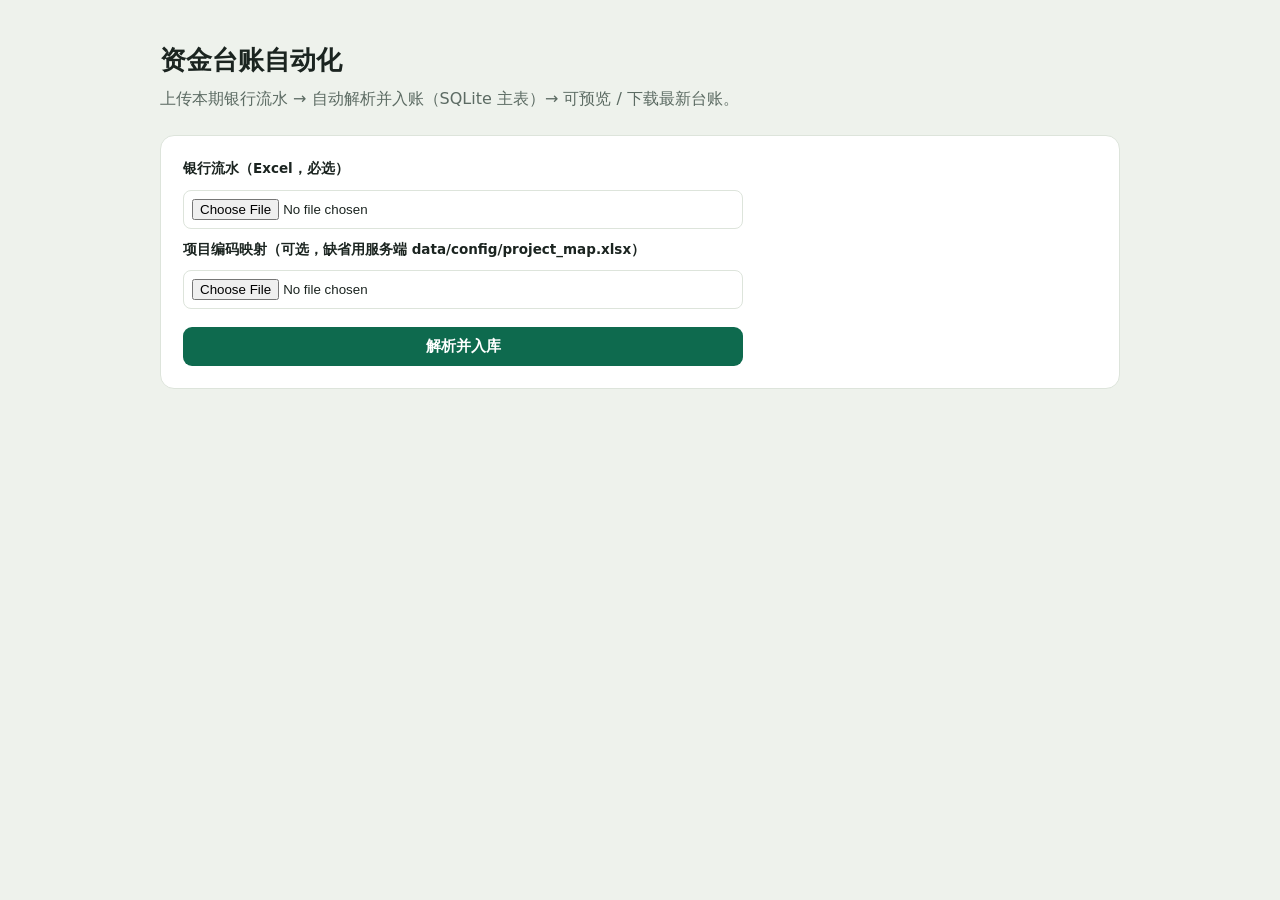
==== src/ledger_etl/web/static/index.html @ 7b2e7cc0 "更新优化原仓库适配CLI启动 1. 并入 SQLite 总台账并重算余额 2. 增加命令行与本地 FastAPI 网页端双端使用" ====
<!doctype html>
<html lang="zh-CN">
<head>
<meta charset="utf-8">
<meta name="viewport" content="width=device-width, initial-scale=1">
<title>资金台账自动化（本地）</title>
<link rel="stylesheet" href="style.css">
</head>
<body>
<main class="wrap">
  <header>
    <h1>资金台账自动化</h1>
    <p class="sub">上传本期银行流水 → 自动解析并入账（SQLite 主表）→ 可预览 / 下载最新台账。</p>
  </header>

  <section class="card">
    <form id="uploadForm">
      <label for="bank_flow">银行流水（Excel，必选）</label>
      <input id="bank_flow" name="bank_flow" type="file" accept=".xlsx,.xls" required>

      <label for="project_map">项目编码映射（可选，缺省用服务端 data/config/project_map.xlsx）</label>
      <input id="project_map" name="project_map" type="file" accept=".xlsx,.xls">

      <button type="submit">解析并入库</button>
    </form>
    <div id="msg" class="msg" hidden></div>
  </section>

  <section id="result" hidden>
    <div id="stats" class="stats"></div>

    <div class="tools">
      <a id="dlLedger" class="btn" href="/downloads/ledger.xlsx">⬇ 下载最新台账 ledger.xlsx</a>
      <a id="dlAudit" class="btn alt" href="/downloads/audit.xlsx">⬇ 未识别清单</a>
    </div>

    <h2>主表尾部预览</h2>
    <div class="scroll">
      <table id="preview">
        <thead><tr><th>日期</th><th>项目</th><th>摘要</th><th>收</th><th>支</th><th>余额</th></tr></thead>
        <tbody></tbody>
      </table>
    </div>
    <p id="unmatched" class="muted"></p>
  </section>
</main>
<script>
const $ = (id) => document.getElementById(id);
const fmt = (n) => (n == null ? "" : Number(n).toLocaleString("zh-CN", {minimumFractionDigits: 2, maximumFractionDigits: 2}));

$("uploadForm").addEventListener("submit", async (e) => {
  e.preventDefault();
  const msg = $("msg");
  msg.hidden = true;
  const form = new FormData($("uploadForm"));
  const btn = $("uploadForm").querySelector("button");
  btn.disabled = true; btn.textContent = "处理中…";
  try {
    const r = await fetch("/api/run", {method: "POST", body: form});
    const data = await r.json();
    if (!r.ok) { showMsg("处理失败：" + (data.detail || "未知错误"), true); return; }
    render(data);
  } catch (err) {
    showMsg("请求出错：" + err, true);
  } finally {
    btn.disabled = false; btn.textContent = "解析并入库";
  }
});

function showMsg(text, isError) {
  const m = $("msg");
  m.textContent = text;
  m.hidden = false;
  m.className = "msg " + (isError ? "err" : "ok");
}

function render(d) {
  const m = d.merged;
  $("stats").innerHTML =
    `<div class="stat"><b>${d.agg_rows}</b><span>聚合写入 ${d.raw_rows} 原始行</span></div>` +
    `<div class="stat"><b>${m.appended}</b><span>本期并入 ${m.ledger_rows} 行主表</span></div>` +
    `<div class="stat"><b>${fmt(m.latest_balance)}</b><span>最新余额</span></div>` +
    `<div class="stat"><b>${d.unmatched.pending}</b><span>未识别待处理</span></div>`;

  const tb = $("preview").querySelector("tbody");
  tb.innerHTML = d.preview.map(r =>
    `<tr><td>${r.date}</td><td>${r.project}</td><td>${r.summary}</td>` +
    `<td class="num">${r.income ? fmt(r.income) : ""}</td>` +
    `<td class="num">${r.expense ? fmt(r.expense) : ""}</td>` +
    `<td class="num">${fmt(r.balance)}</td></tr>`).join("");

  $("unmatched").textContent = d.unmatched.pending
    ? `本次有 ${d.unmatched.inserted} 条新未识别记录（累计待处理 ${d.unmatched.pending}）。下载「未识别清单」核对后补映射，再运行 recheck 修正。`
    : "";
  $("result").hidden = false;
  $("result").scrollIntoView({behavior: "smooth"});
}
</script>
</body>
</html>
---- src/ledger_etl/web/static/style.css ----
:root {
  --bg: #eef2ec;
  --card: #ffffff;
  --ink: #1b2420;
  --muted: #5c6b63;
  --line: #dde4db;
  --pine: #0e6a4e;
  --danger: #b91c1c;
}
* { box-sizing: border-box; }
body {
  margin: 0; background: var(--bg); color: var(--ink);
  font-family: "Microsoft YaHei", "PingFang SC", "Noto Sans SC", system-ui, sans-serif;
  line-height: 1.6;
}
.wrap { max-width: 1000px; margin: 0 auto; padding: 40px 20px 80px; }
h1 { margin: 0 0 4px; font-size: 26px; }
.sub { color: var(--muted); margin: 0 0 24px; }

.card {
  background: var(--card); border: 1px solid var(--line); border-radius: 14px;
  padding: 22px; margin-bottom: 26px;
}
form { display: grid; gap: 10px; max-width: 560px; }
label { font-size: 13.5px; font-weight: 600; }
input[type=file] { padding: 8px; border: 1px solid var(--line); border-radius: 8px; background: #fff; }
button, .btn {
  margin-top: 8px; padding: 10px 14px; border: none; border-radius: 9px;
  font-size: 15px; font-weight: 600; color: #fff; background: var(--pine);
  cursor: pointer; text-decoration: none;
}
button:disabled { opacity: .6; cursor: wait; }
.btn.alt { background: #6b7280; }

.msg { border-radius: 10px; padding: 10px 14px; margin-top: 14px; font-size: 14px; }
.msg.ok { background: #e3f2e9; color: #0e5a41; }
.msg.err { background: #fdecea; color: var(--danger); }

.stats { display: grid; grid-template-columns: repeat(auto-fit, minmax(170px, 1fr)); gap: 12px; margin-bottom: 16px; }
.stat { border: 1px solid var(--line); border-top: 2px solid var(--pine); background: var(--card); border-radius: 12px; padding: 12px 16px; }
.stat b { display: block; font-size: 20px; font-variant-numeric: tabular-nums; }
.stat span { font-size: 12.5px; color: var(--muted); }

.tools { display: flex; gap: 12px; flex-wrap: wrap; margin: 6px 0 22px; }
.scroll { overflow-x: auto; border: 1px solid var(--line); border-radius: 12px; background: var(--card); }
table { border-collapse: collapse; width: 100%; font-size: 13px; min-width: 720px; }
th, td { text-align: left; padding: 8px 12px; border-bottom: 1px solid var(--line); white-space: nowrap; }
th { color: var(--muted); font-weight: 500; }
td.num { text-align: right; font-variant-numeric: tabular-nums; }
.muted { color: var(--muted); font-size: 13px; margin-top: 10px; }
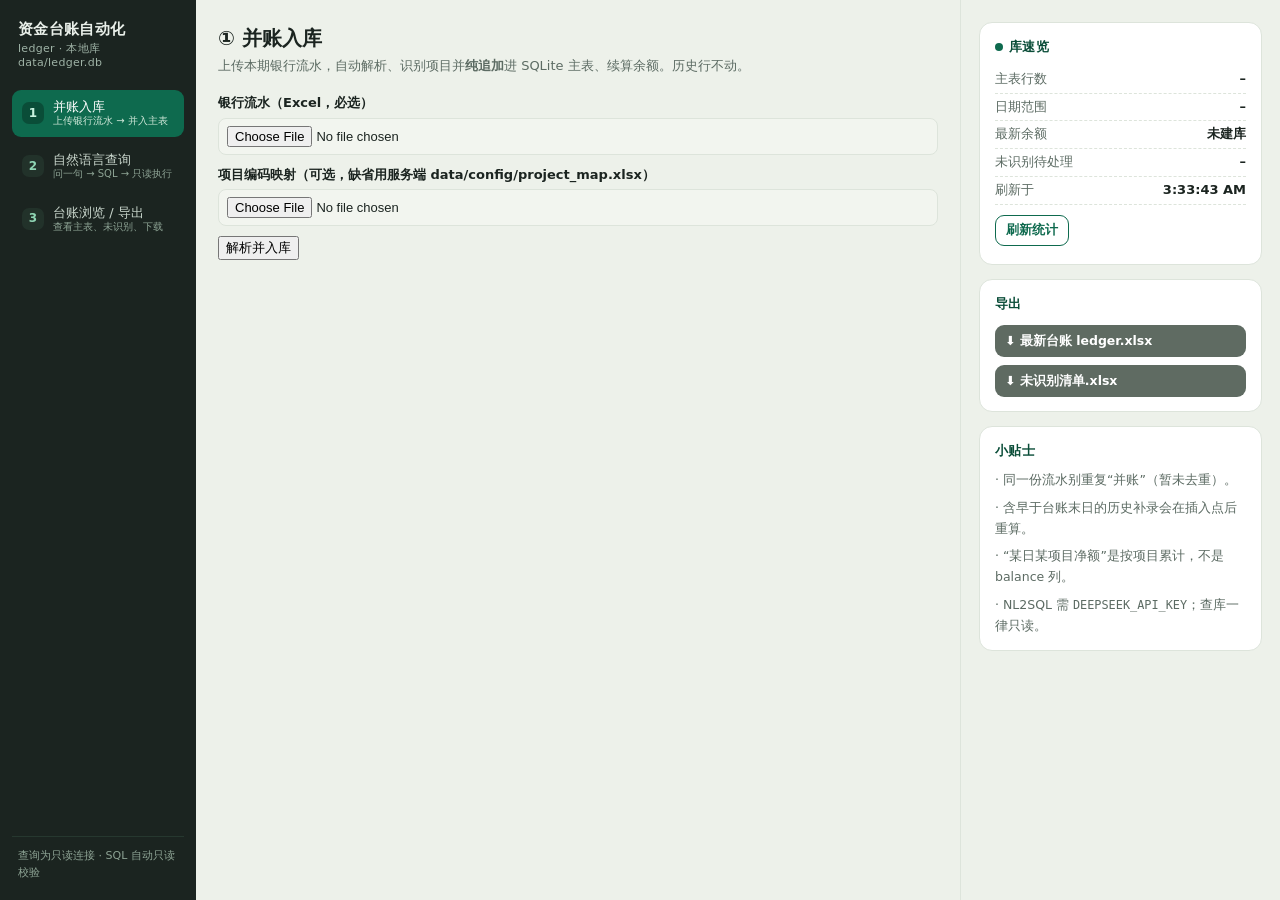
==== commit 79b9a553: "增加SQL查询功能，并包装为skill可调用 1.调用LLM实现NL2SQL查询数据库 2.包装skill.md实现agent可调用功能 3.自动化网页前端可实现三种功能" ====
--- a/src/ledger_etl/web/static/index.html
+++ b/src/ledger_etl/web/static/index.html
@@ -7,94 +7,271 @@
 <link rel="stylesheet" href="style.css">
 </head>
 <body>
-<main class="wrap">
-  <header>
-    <h1>资金台账自动化</h1>
-    <p class="sub">上传本期银行流水 → 自动解析并入账（SQLite 主表）→ 可预览 / 下载最新台账。</p>
-  </header>
-
-  <section class="card">
-    <form id="uploadForm">
-      <label for="bank_flow">银行流水（Excel，必选）</label>
-      <input id="bank_flow" name="bank_flow" type="file" accept=".xlsx,.xls" required>
-
-      <label for="project_map">项目编码映射（可选，缺省用服务端 data/config/project_map.xlsx）</label>
-      <input id="project_map" name="project_map" type="file" accept=".xlsx,.xls">
-
-      <button type="submit">解析并入库</button>
-    </form>
-    <div id="msg" class="msg" hidden></div>
-  </section>
-
-  <section id="result" hidden>
-    <div id="stats" class="stats"></div>
-
-    <div class="tools">
-      <a id="dlLedger" class="btn" href="/downloads/ledger.xlsx">⬇ 下载最新台账 ledger.xlsx</a>
-      <a id="dlAudit" class="btn alt" href="/downloads/audit.xlsx">⬇ 未识别清单</a>
+
+<div class="shell">
+
+  <!-- ======== 最左：功能导航 ======== -->
+  <aside class="rail">
+    <div class="brand">资金台账自动化<small>ledger · 本地库 data/ledger.db</small></div>
+
+    <button class="navi active" data-tab="run">
+      <span class="no">1</span><span class="tx">并账入库<small>上传银行流水 → 并入主表</small></span>
+    </button>
+    <button class="navi" data-tab="query">
+      <span class="no">2</span><span class="tx">自然语言查询<small>问一句 → SQL → 只读执行</small></span>
+    </button>
+    <button class="navi" data-tab="view">
+      <span class="no">3</span><span class="tx">台账浏览 / 导出<small>查看主表、未识别、下载</small></span>
+    </button>
+
+    <div class="foot">查询为只读连接 · SQL 自动只读校验</div>
+  </aside>
+
+  <!-- ======== 中间：内容区（随导航切换） ======== -->
+  <main class="stage">
+
+    <!-- 1 并账入库 -->
+    <section class="tab active" id="tab-run">
+      <h2>① 并账入库</h2>
+      <p class="note">上传本期银行流水，自动解析、识别项目并<b>纯追加</b>进 SQLite 主表、续算余额。历史行不动。</p>
+
+      <label class="f" for="bank_flow">银行流水（Excel，必选）</label>
+      <input id="bank_flow" type="file" accept=".xlsx,.xls">
+      <label class="f" for="project_map">项目编码映射（可选，缺省用服务端 data/config/project_map.xlsx）</label>
+      <input id="project_map" type="file" accept=".xlsx,.xls">
+
+      <div class="row"><button id="runBtn">解析并入库</button></div>
+      <div id="runMsg" class="msg" hidden></div>
+
+      <div id="runRes" hidden>
+        <div class="grid4">
+          <div class="tile"><b id="rAgg">0</b><span>聚合写入</span></div>
+          <div class="tile"><b id="rApp">0</b><span>本期追加行</span></div>
+          <div class="tile"><b id="rRows">0</b><span>主表总行数</span></div>
+          <div class="tile"><b id="rBal">0</b><span>最新余额</span></div>
+        </div>
+        <div class="statline">原始 <b id="rRaw">0</b> 行 → 聚合 <b id="rAgg2">0</b> 条；未识别待处理 <b id="rUm">0</b> 条（可到 ③ 查看/导出）</div>
+        <div class="dl">
+          <a class="btn gray" href="/downloads/ledger.xlsx">⬇ 下载最新台账</a>
+          <a class="btn gray" href="/downloads/audit.xlsx">⬇ 未识别清单</a>
+        </div>
+      </div>
+    </section>
+
+    <!-- 2 自然语言查询 -->
+    <section class="tab" id="tab-query">
+      <h2>② 自然语言查询</h2>
+      <p class="note">输入一句中文 → 调大模型生成 SQL → 在<strong>只读连接</strong>执行 → 结果展示在下方。
+        示例问题都按“库内数据范围”（当前 2020-08 ~ 2026-03）给好，可直接点。</p>
+
+      <div class="chips">
+        <button type="button" class="chipq" data-q="各项目支出合计（全部期间，从大到小）">各项目累计支出</button>
+        <button type="button" class="chipq" data-q="2026年3月各项目支出合计">3月各项目支出</button>
+        <button type="button" class="chipq" data-q="2026-02-28 各项目的资金净额">某日各项目净额</button>
+        <button type="button" class="chipq" data-q="主表最近10笔流水">最近 10 笔</button>
+      </div>
+
+      <input id="qInput" type="text" placeholder="例如：百家坊未来社区 2026 年 3 月支付了多少工程款？">
+      <div class="row"><button id="qRun">生成并查询</button></div>
+      <div id="qMsg" class="msg" hidden></div>
+
+      <div id="qRes" hidden>
+        <label class="f" for="qSql">生成的 SQL（可编辑，改完点“只读执行”）</label>
+        <textarea id="qSql" class="sqlbox" spellcheck="false"></textarea>
+        <div class="row"><button id="qExec" class="btn gray">只读执行</button></div>
+        <div id="qMeta" class="statline"></div>
+        <div class="tbl-scroll"><table id="qTable"><thead></thead><tbody></tbody></table></div>
+      </div>
+    </section>
+
+    <!-- 3 台账浏览/导出 -->
+    <section class="tab" id="tab-view">
+      <h2>③ 台账浏览 / 导出</h2>
+      <p class="note">对主表 / 未识别表做只读浏览（同样经只读 SQL 校验），或导出 Excel 给业务。</p>
+
+      <div class="row">
+        <button id="bTail" class="btn line">加载台账尾部 20 行</button>
+        <button id="bUm" class="btn line">查看未识别（待处理）</button>
+        <button id="bAll" class="btn line">主表最近 200 行</button>
+        <a class="btn sm" href="/downloads/ledger.xlsx">⬇ ledger.xlsx</a>
+        <a class="btn sm" href="/downloads/audit.xlsx">⬇ 未识别清单</a>
+      </div>
+
+      <div id="vMeta" class="statline"></div>
+      <div class="tbl-scroll"><table id="tTable"><thead></thead><tbody></tbody></table></div>
+    </section>
+  </main>
+
+  <!-- ======== 右侧：库速览 / 导出 / 说明 ======== -->
+  <aside class="side">
+    <div class="card">
+      <h3><span class="dot"></span> 库速览</h3>
+      <div class="kv"><span>主表行数</span><b id="sRows">–</b></div>
+      <div class="kv"><span>日期范围</span><b id="sRange">–</b></div>
+      <div class="kv"><span>最新余额</span><b id="sBal">–</b></div>
+      <div class="kv"><span>未识别待处理</span><b id="sUm">–</b></div>
+      <div class="kv"><span>刷新于</span><b id="sAt">–</b></div>
+      <div class="row"><button id="sRefresh" class="btn line sm">刷新统计</button></div>
     </div>
 
-    <h2>主表尾部预览</h2>
-    <div class="scroll">
-      <table id="preview">
-        <thead><tr><th>日期</th><th>项目</th><th>摘要</th><th>收</th><th>支</th><th>余额</th></tr></thead>
-        <tbody></tbody>
-      </table>
+    <div class="card">
+      <h3>导出</h3>
+      <div class="dl" style="flex-direction:column">
+        <a class="btn gray sm" href="/downloads/ledger.xlsx">⬇ 最新台账 ledger.xlsx</a>
+        <a class="btn gray sm" href="/downloads/audit.xlsx">⬇ 未识别清单.xlsx</a>
+      </div>
     </div>
-    <p id="unmatched" class="muted"></p>
-  </section>
-</main>
+
+    <div class="card">
+      <h3>小贴士</h3>
+      <div style="font-size:12.5px;color:var(--muted);line-height:1.7">
+        <p style="margin:0 0 6px">· 同一份流水别重复“并账”（暂未去重）。</p>
+        <p style="margin:0 0 6px">· 含早于台账末日的历史补录会在插入点后重算。</p>
+        <p style="margin:0 0 6px">· “某日某项目净额”是按项目累计，不是 balance 列。</p>
+        <p style="margin:0">· NL2SQL 需 <code>DEEPSEEK_API_KEY</code>；查库一律只读。</p>
+      </div>
+    </div>
+  </aside>
+</div>
+
 <script>
 const $ = (id) => document.getElementById(id);
-const fmt = (n) => (n == null ? "" : Number(n).toLocaleString("zh-CN", {minimumFractionDigits: 2, maximumFractionDigits: 2}));
-
-$("uploadForm").addEventListener("submit", async (e) => {
-  e.preventDefault();
-  const msg = $("msg");
-  msg.hidden = true;
-  const form = new FormData($("uploadForm"));
-  const btn = $("uploadForm").querySelector("button");
-  btn.disabled = true; btn.textContent = "处理中…";
+const fmtN = (n) => (n == null ? "" : Number(n).toLocaleString("zh-CN", {maximumFractionDigits: 2}));
+const fmtM = (n) => (n == null ? "" : Number(n).toLocaleString("zh-CN", {minimumFractionDigits: 2, maximumFractionDigits: 2}));
+const esc = (x) => String(x).replace(/[&<>"]/g, (c) => ({"&":"&amp;","<":"&lt;",">":"&gt;",'"':"&quot;"}[c]));
+
+async function postJSON(url, body) {
+  const r = await fetch(url, {method: "POST", headers: {"Content-Type": "application/json"}, body: JSON.stringify(body)});
+  const d = await r.json().catch(() => ({}));
+  return {ok: r.ok, d};
+}
+function msgTo(id, text, isErr) {
+  const el = $(id); el.textContent = text; el.hidden = false;
+  el.className = "msg " + (isErr ? "err" : "ok");
+}
+function fillTable(tableEl, columns, rows, cap) {
+  const thead = tableEl.querySelector("thead"), tbody = tableEl.querySelector("tbody");
+  const cols = columns || [], shown = (rows || []).slice(0, cap || 200);
+  thead.innerHTML = "<tr>" + cols.map((c) => "<th>" + esc(c) + "</th>").join("") + "</tr>";
+  tbody.textContent = "";
+  if (!cols.length) {
+    tbody.innerHTML = "<tr><td class='empty'>(无返回列)</td></tr>";
+    return;
+  }
+  for (const r of shown) {
+    const tr = document.createElement("tr");
+    for (const v of r) {
+      const td = document.createElement("td");
+      td.textContent = (v == null) ? "" : String(v);
+      if (typeof v === "number") td.className = "num";
+      tr.appendChild(td);
+    }
+    tbody.appendChild(tr);
+  }
+  if (!shown.length) tbody.innerHTML = "<tr><td class='empty' colspan='" + cols.length + "'>(0 行结果)</td></tr>";
+  else if (rows.length > shown.length)
+    tbody.innerHTML += "<tr><td class='empty' colspan='" + cols.length + "'>… 仅显示前 " + shown.length + " / 共 " + rows.length + " 行</td></tr>";
+}
+
+/* ===== 左侧导航切换 ===== */
+document.querySelectorAll(".navi").forEach((b) =>
+  b.addEventListener("click", () => {
+    document.querySelectorAll(".navi").forEach((x) => x.classList.toggle("active", x === b));
+    document.querySelectorAll(".tab").forEach((t) => t.classList.toggle("active", t.id === "tab-" + b.dataset.tab));
+  })
+);
+
+/* ===== 右侧库速览（只读统计） ===== */
+async function sql1(sql) { return (await postJSON("/api/sql-run", {sql})).d; }
+async function refreshStats() {
+  $("sAt").textContent = new Date().toLocaleTimeString();
+  const cnt = await sql1("SELECT COUNT(*) AS n FROM ledger");
+  if (!cnt.ok) { $("sRows").textContent = "–"; $("sBal").textContent = cnt.detail || "未建库"; return; }
+  $("sRows").textContent = fmtN(cnt.rows[0][0]);
+  const range = await sql1("SELECT MIN(date), MAX(date) FROM ledger");
+  if (range.ok && range.rows[0] && range.rows[0][0]) $("sRange").textContent = range.rows[0][0] + " ~ " + range.rows[0][1];
+  const last = await sql1("SELECT date, balance FROM ledger ORDER BY date DESC, id DESC LIMIT 1");
+  if (last.ok && last.rows.length) $("sBal").textContent = fmtM(last.rows[0][1]);
+  const um = await sql1("SELECT COUNT(*) AS n FROM unmatched WHERE status != 'resolved'");
+  if (um.ok) $("sUm").textContent = um.rows[0][0];
+}
+$("sRefresh").addEventListener("click", refreshStats);
+
+/* ===== 1 并账入库 ===== */
+$("runBtn").addEventListener("click", async () => {
+  const bf = $("bank_flow").files[0];
+  if (!bf) { msgTo("runMsg", "请选择银行流水文件", true); return; }
+  const btn = $("runBtn"); btn.disabled = true; btn.textContent = "处理中…";
+  msgTo("runMsg", "正在解析并入库…", false);
+  const fd = new FormData();
+  fd.append("bank_flow", bf, bf.name);
+  if ($("project_map").files[0]) fd.append("project_map", $("project_map").files[0]);
   try {
-    const r = await fetch("/api/run", {method: "POST", body: form});
-    const data = await r.json();
-    if (!r.ok) { showMsg("处理失败：" + (data.detail || "未知错误"), true); return; }
-    render(data);
-  } catch (err) {
-    showMsg("请求出错：" + err, true);
-  } finally {
-    btn.disabled = false; btn.textContent = "解析并入库";
-  }
+    const r = await fetch("/api/run", {method: "POST", body: fd});
+    const d = await r.json().catch(() => ({}));
+    if (!r.ok) { msgTo("runMsg", "处理失败：" + (d.detail || "未知错误"), true); return; }
+    const m = d.merged;
+    $("rRaw").textContent = d.raw_rows; $("rAgg").textContent = d.agg_rows; $("rAgg2").textContent = d.agg_rows;
+    $("rApp").textContent = m.appended; $("rRows").textContent = m.ledger_rows;
+    $("rBal").textContent = fmtM(m.latest_balance); $("rUm").textContent = d.unmatched.pending;
+    $("runRes").hidden = false;
+    msgTo("runMsg", "✓ 并账完成", false);
+    refreshStats();
+  } catch (e) { msgTo("runMsg", "请求出错：" + e, true); }
+  finally { btn.disabled = false; btn.textContent = "解析并入库"; }
 });
 
-function showMsg(text, isError) {
-  const m = $("msg");
-  m.textContent = text;
-  m.hidden = false;
-  m.className = "msg " + (isError ? "err" : "ok");
-}
-
-function render(d) {
-  const m = d.merged;
-  $("stats").innerHTML =
-    `<div class="stat"><b>${d.agg_rows}</b><span>聚合写入 ${d.raw_rows} 原始行</span></div>` +
-    `<div class="stat"><b>${m.appended}</b><span>本期并入 ${m.ledger_rows} 行主表</span></div>` +
-    `<div class="stat"><b>${fmt(m.latest_balance)}</b><span>最新余额</span></div>` +
-    `<div class="stat"><b>${d.unmatched.pending}</b><span>未识别待处理</span></div>`;
-
-  const tb = $("preview").querySelector("tbody");
-  tb.innerHTML = d.preview.map(r =>
-    `<tr><td>${r.date}</td><td>${r.project}</td><td>${r.summary}</td>` +
-    `<td class="num">${r.income ? fmt(r.income) : ""}</td>` +
-    `<td class="num">${r.expense ? fmt(r.expense) : ""}</td>` +
-    `<td class="num">${fmt(r.balance)}</td></tr>`).join("");
-
-  $("unmatched").textContent = d.unmatched.pending
-    ? `本次有 ${d.unmatched.inserted} 条新未识别记录（累计待处理 ${d.unmatched.pending}）。下载「未识别清单」核对后补映射，再运行 recheck 修正。`
-    : "";
-  $("result").hidden = false;
-  $("result").scrollIntoView({behavior: "smooth"});
-}
+/* ===== 2 自然语言查询 ===== */
+function showQuery(res, tag) {
+  $("qMsg").hidden = true;
+  $("qSql").value = res.sql || "";
+  let meta = "[" + new Date().toLocaleTimeString() + "] " + tag + "：共 " + res.row_count + " 行 · " + res.elapsed_ms + " ms";
+  if (res.note) meta += "　" + res.note;
+  if (!res.row_count) meta += "　（0 行：该期间库内可能没有数据，可到 ① 先并账对应月份）";
+  $("qMeta").textContent = meta;
+  fillTable($("qTable"), res.columns, res.rows, 200);
+  $("qRes").hidden = false;
+}
+$("qRun").addEventListener("click", async () => {
+  try {
+    const text = $("qInput").value.trim();
+    if (!text) { msgTo("qMsg", "请输入查询问题", true); return; }
+    msgTo("qMsg", "正在调用大模型生成 SQL 并只读执行…", false);
+    const {ok, d} = await postJSON("/api/query", {text});
+    if (!ok) { msgTo("qMsg", "查询失败：" + (d.detail || "未知错误"), true); return; }
+    showQuery(d, "生成并查询");
+  } catch (e) { msgTo("qMsg", "请求出错：" + e, true); }
+});
+$("qExec").addEventListener("click", async () => {
+  try {
+    const sql = $("qSql").value.trim();
+    if (!sql) { msgTo("qMsg", "SQL 为空", true); return; }
+    msgTo("qMsg", "正在只读执行…", false);
+    const {ok, d} = await postJSON("/api/sql-run", {sql});
+    if (!ok) { msgTo("qMsg", "执行失败：" + (d.detail || "未知错误"), true); return; }
+    showQuery(d, "重新执行");
+  } catch (e) { msgTo("qMsg", "请求出错：" + e, true); }
+});
+document.querySelectorAll(".chipq").forEach((b) =>
+  b.addEventListener("click", () => { $("qInput").value = b.dataset.q; $("qRun").click(); })
+);
+
+/* ===== 3 台账浏览 ===== */
+async function viewRun(sql, tag) {
+  const {ok, d} = await postJSON("/api/sql-run", {sql});
+  if (!ok) { $("vMeta").textContent = "查询失败：" + (d.detail || ""); return; }
+  $("vMeta").textContent = tag + "：共 " + d.row_count + " 行";
+  fillTable($("tTable"), d.columns, d.rows, 200);
+}
+$("bTail").addEventListener("click", () =>
+  viewRun("SELECT * FROM ledger ORDER BY date DESC, id DESC LIMIT 20", "台账尾部 20 行"));
+$("bAll").addEventListener("click", () =>
+  viewRun("SELECT * FROM ledger ORDER BY date DESC, id DESC LIMIT 200", "主表最近 200 行"));
+$("bUm").addEventListener("click", () =>
+  viewRun("SELECT id, date, project, agg_summary, income, expense, status FROM unmatched WHERE status != 'resolved' ORDER BY id",
+          "未识别（待处理）"));
+
+refreshStats();
 </script>
 </body>
 </html>
--- a/src/ledger_etl/web/static/style.css
+++ b/src/ledger_etl/web/static/style.css
@@ -1,50 +1,105 @@
-:root {
-  --bg: #eef2ec;
-  --card: #ffffff;
-  --ink: #1b2420;
-  --muted: #5c6b63;
-  --line: #dde4db;
-  --pine: #0e6a4e;
-  --danger: #b91c1c;
+:root{
+  --bg:#edf1ea; --card:#ffffff; --card2:#f2f5ef; --ink:#1b2420;
+  --muted:#5c6b63; --faint:#8b978f; --line:#dde4db; --line2:#ccd6cc;
+  --pine:#0e6a4e; --pineDeep:#0a4d38; --pineSoft:#e3efe7;
+  --amber:#9a5c0a; --danger:#b3261e;
+  --mono:"IBM Plex Mono", ui-monospace, Consolas, monospace;
 }
-* { box-sizing: border-box; }
-body {
-  margin: 0; background: var(--bg); color: var(--ink);
-  font-family: "Microsoft YaHei", "PingFang SC", "Noto Sans SC", system-ui, sans-serif;
-  line-height: 1.6;
+*{box-sizing:border-box}
+body{
+  margin:0; background:var(--bg); color:var(--ink);
+  font-family:"Microsoft YaHei","PingFang SC","Noto Sans SC",system-ui,sans-serif;
+  line-height:1.6; -webkit-font-smoothing:antialiased;
 }
-.wrap { max-width: 1000px; margin: 0 auto; padding: 40px 20px 80px; }
-h1 { margin: 0 0 4px; font-size: 26px; }
-.sub { color: var(--muted); margin: 0 0 24px; }
+button{font-family:inherit}
+code,.mono{font-family:var(--mono);font-size:.95em}
 
-.card {
-  background: var(--card); border: 1px solid var(--line); border-radius: 14px;
-  padding: 22px; margin-bottom: 26px;
+/* ---------- 三区外壳 ---------- */
+.shell{display:grid;grid-template-columns:196px minmax(0,1fr) 320px;min-height:100vh}
+@media (max-width:1180px){.shell{grid-template-columns:64px minmax(0,1fr)} .side{grid-column:1/-1;order:3}}
+@media (max-width:720px){.shell{grid-template-columns:1fr}}
+
+/* 最左：功能导航 */
+.rail{
+  background:var(--ink); color:#e9efe9; padding:18px 12px; display:flex;
+  flex-direction:column; gap:6px; position:sticky; top:0; height:100vh; overflow:auto;
 }
-form { display: grid; gap: 10px; max-width: 560px; }
-label { font-size: 13.5px; font-weight: 600; }
-input[type=file] { padding: 8px; border: 1px solid var(--line); border-radius: 8px; background: #fff; }
-button, .btn {
-  margin-top: 8px; padding: 10px 14px; border: none; border-radius: 9px;
-  font-size: 15px; font-weight: 600; color: #fff; background: var(--pine);
-  cursor: pointer; text-decoration: none;
+@media (max-width:720px){.rail{position:static;height:auto;flex-direction:row;flex-wrap:wrap}}
+.brand{font-size:15px;font-weight:800;letter-spacing:.02em;margin:2px 6px 14px;line-height:1.3}
+.brand small{display:block;font-weight:400;color:#9fb3a6;font-size:11px;margin-top:2px}
+@media (max-width:1180px){.brand{font-size:12px}.brand small{font-size:9px}}
+.navi{
+  width:100%; text-align:left; border:0; border-radius:9px; padding:9px 10px;
+  background:transparent; color:#c8d5cb; font-size:13px; cursor:pointer;
+  display:flex; gap:9px; align-items:center; line-height:1.25;
 }
-button:disabled { opacity: .6; cursor: wait; }
-.btn.alt { background: #6b7280; }
+.navi .no{width:22px;height:22px;border-radius:7px;background:#22322a;color:#8fd6b4;
+  display:inline-flex;align-items:center;justify-content:center;font-weight:700;font-size:12px;flex:none}
+.navi:hover{background:#23332b}
+.navi.active{background:#0e6a4e;color:#fff}
+.navi.active .no{background:#0a4d38;color:#c9f2df}
+.navi small{display:block;color:#8da394;font-size:10px;font-weight:400}
+.navi.active small{color:#cfe7d8}
+@media (max-width:1180px){.navi span.tx{display:none} .navi .no{margin-right:0}}
+.rail .foot{margin-top:auto;padding:10px 6px 0;font-size:11px;color:#8da394;border-top:1px solid #26382f}
+@media (max-width:1180px){.rail .foot{display:none}}
 
-.msg { border-radius: 10px; padding: 10px 14px; margin-top: 14px; font-size: 14px; }
-.msg.ok { background: #e3f2e9; color: #0e5a41; }
-.msg.err { background: #fdecea; color: var(--danger); }
+/* 中间：内容区 */
+.stage{min-width:0;padding:22px 22px 60px}
+@media (max-width:720px){.stage{padding:16px}}
+.stage h2{font-size:20px;margin:0 0 2px}
+.stage .note{color:var(--muted);font-size:13px;margin:0 0 16px;max-width:72ch}
+.tab{display:none}
+.tab.active{display:block}
 
-.stats { display: grid; grid-template-columns: repeat(auto-fit, minmax(170px, 1fr)); gap: 12px; margin-bottom: 16px; }
-.stat { border: 1px solid var(--line); border-top: 2px solid var(--pine); background: var(--card); border-radius: 12px; padding: 12px 16px; }
-.stat b { display: block; font-size: 20px; font-variant-numeric: tabular-nums; }
-.stat span { font-size: 12.5px; color: var(--muted); }
+/* 右侧：概览面板 */
+.side{padding:22px 18px 60px;background:var(--bg);border-left:1px solid var(--line)}
+@media (max-width:1180px){.side{border-left:0;border-top:1px solid var(--line);padding:16px}}
+.card{background:var(--card);border:1px solid var(--line);border-radius:13px;padding:14px 15px;margin-bottom:14px}
+.card h3{font-size:13px;margin:0 0 8px;letter-spacing:.02em;color:var(--pineDeep);display:flex;align-items:center;gap:6px}
+.kv{display:flex;justify-content:space-between;gap:10px;font-size:13px;padding:3px 0;border-bottom:1px dashed var(--line)}
+.kv:last-child{border-bottom:0}
+.kv span{color:var(--muted)}
+.kv b{font-variant-numeric:tabular-nums;text-align:right}
+.dot{width:8px;height:8px;border-radius:50%;background:var(--pine);display:inline-block}
 
-.tools { display: flex; gap: 12px; flex-wrap: wrap; margin: 6px 0 22px; }
-.scroll { overflow-x: auto; border: 1px solid var(--line); border-radius: 12px; background: var(--card); }
-table { border-collapse: collapse; width: 100%; font-size: 13px; min-width: 720px; }
-th, td { text-align: left; padding: 8px 12px; border-bottom: 1px solid var(--line); white-space: nowrap; }
-th { color: var(--muted); font-weight: 500; }
-td.num { text-align: right; font-variant-numeric: tabular-nums; }
-.muted { color: var(--muted); font-size: 13px; margin-top: 10px; }
+/* 控件 */
+label.f{display:block;font-size:13px;font-weight:600;margin:10px 0 4px}
+input[type=file]{width:100%;padding:7px 8px;font-size:13px;border:1px solid var(--line);border-radius:8px;background:var(--card2)}
+input[type=text]{width:100%;padding:9px 11px;font-size:14px;border:1px solid var(--line2);border-radius:9px;background:var(--card)}
+textarea.sqlbox{width:100%;min-height:120px;resize:vertical;font-family:var(--mono);font-size:12px;
+  line-height:1.6;border:1px solid var(--line2);border-radius:9px;padding:9px;background:var(--card2);color:var(--ink)}
+.row{display:flex;gap:10px;flex-wrap:wrap;align-items:center;margin:10px 0 4px}
+.btn{padding:9px 15px;border:0;border-radius:9px;background:var(--pine);color:#fff;
+  font-size:14px;font-weight:600;cursor:pointer;text-decoration:none;display:inline-flex;align-items:center;gap:6px}
+.btn:hover{background:var(--pineDeep)}
+.btn.gray{background:#5f6b62}
+.btn.gray:hover{background:#4b5650}
+.btn.line{background:transparent;color:var(--pine);border:1px solid var(--pine);font-weight:600}
+.btn.line:hover{background:var(--pineSoft)}
+.btn.sm{padding:6px 10px;font-size:12.5px}
+button:disabled{opacity:.6;cursor:wait}
+.chips{display:flex;flex-wrap:wrap;gap:6px;margin:8px 0}
+.chipq{font-size:12px;padding:5px 10px;border-radius:99px;cursor:pointer;border:1px solid var(--line2);
+  background:var(--card2);color:var(--ink)}
+.chipq:hover{border-color:var(--pine);color:var(--pine)}
+.msg{border-radius:9px;padding:9px 12px;margin:10px 0;font-size:13px}
+.msg.ok{background:var(--pineSoft);color:var(--pineDeep)}
+.msg.err{background:#fbe9e7;color:var(--danger);white-space:pre-wrap}
+.statline{font-size:13px;color:var(--muted);margin:6px 0 2px}
+.statline b{color:var(--pineDeep);font-variant-numeric:tabular-nums}
+
+/* 汇总卡片（并账结果） */
+.grid4{display:grid;grid-template-columns:repeat(auto-fit,minmax(120px,1fr));gap:10px;margin:12px 0}
+.tile{border:1px solid var(--line);border-top:2px solid var(--pine);background:var(--card);border-radius:10px;padding:9px 12px}
+.tile b{display:block;font-size:17px;font-variant-numeric:tabular-nums;color:var(--pineDeep)}
+.tile span{font-size:12px;color:var(--muted)}
+.dl{margin-top:10px;display:flex;gap:8px;flex-wrap:wrap}
+
+/* 结果表：限高自滚，宽行可在主区内左右滚动 */
+.tbl-scroll{overflow:auto;max-height:62vh;border:1px solid var(--line);border-radius:10px;margin-top:8px;background:var(--card)}
+table{border-collapse:collapse;width:100%;font-size:12.5px;min-width:460px}
+th,td{text-align:left;padding:6px 10px;border-bottom:1px solid var(--line);white-space:nowrap}
+thead th{position:sticky;top:0;background:var(--card2);color:var(--muted);font-weight:600;z-index:1}
+td.num{text-align:right;font-variant-numeric:tabular-nums}
+.empty{color:var(--muted);text-align:center;padding:12px}
